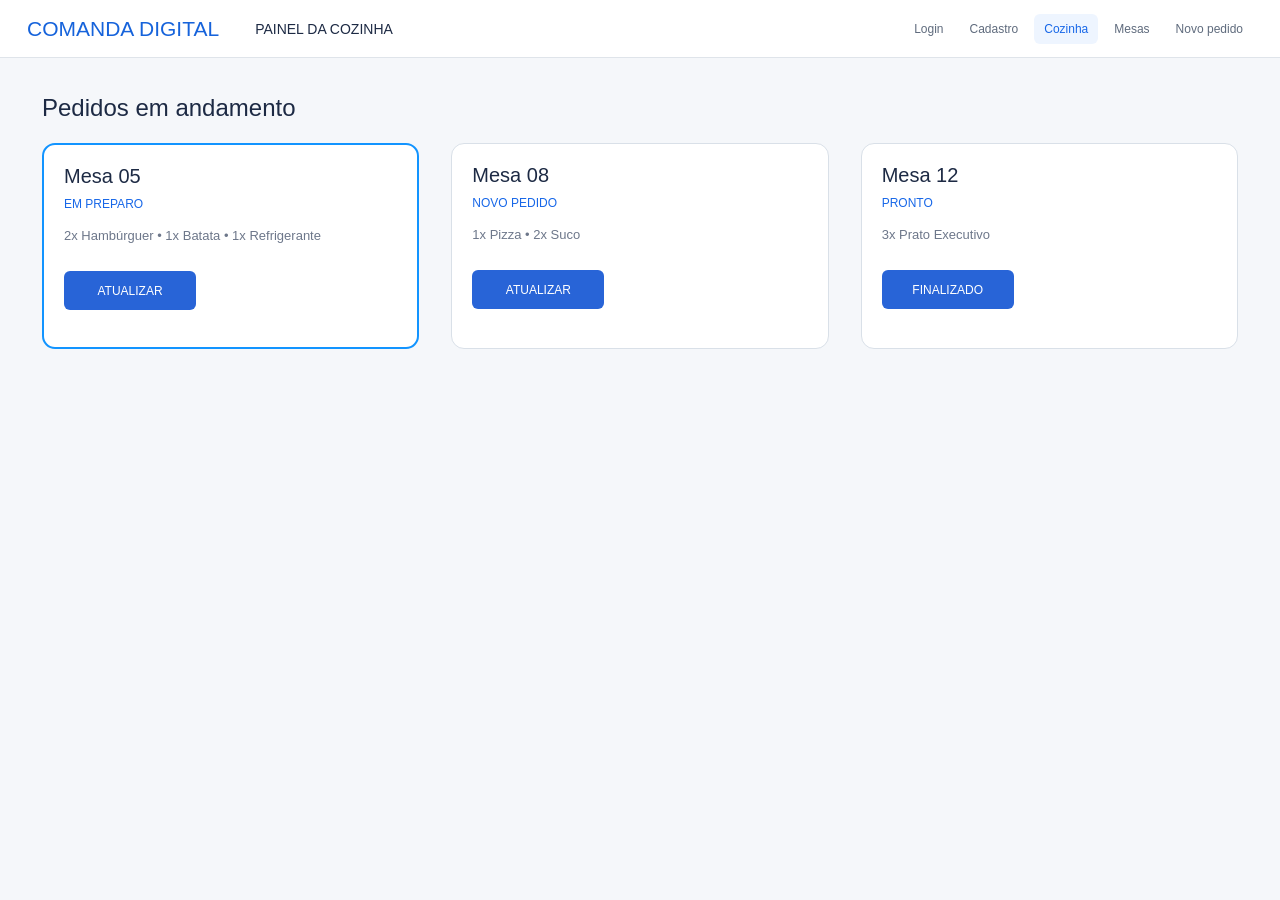
==== cozinha.html @ 923bee15 "Adiciona versão inicial do frontend" ====
<!doctype html>
<html lang="pt-BR"><head>
<meta charset="utf-8"><meta name="viewport" content="width=device-width,initial-scale=1">
<title>Comanda Digital</title><link rel="stylesheet" href="css/style.css"></head>
<body><header class="topbar">
      <a href="cozinha.html" class="brand">COMANDA DIGITAL</a>
      <span class="nav-title">PAINEL DA COZINHA</span><nav class="prototype-nav"><a class="" href="index.html">Login</a><a class="" href="cadastro.html">Cadastro</a><a class=" active" href="cozinha.html">Cozinha</a><a class="" href="mesas.html">Mesas</a><a class="" href="novo-pedido.html">Novo pedido</a></nav></header>
<main class="page">
  <h1 class="main-title">Pedidos em andamento</h1>
  <section class="grid-kitchen">
    <article class="order-card card selected">
      <div class="card-title">Mesa 05</div>
      <div class="status" id="mesa05-status">EM PREPARO</div>
      <div class="items">2x Hambúrguer • 1x Batata • 1x Refrigerante</div>
      <button class="btn order-btn" onclick="updateKitchen()">ATUALIZAR</button>
    </article>
    <article class="order-card card">
      <div class="card-title">Mesa 08</div>
      <div class="status">NOVO PEDIDO</div>
      <div class="items">1x Pizza • 2x Suco</div>
      <button class="btn order-btn" onclick="updateKitchen()">ATUALIZAR</button>
    </article>
    <article class="order-card card">
      <div class="card-title">Mesa 12</div>
      <div class="status">PRONTO</div>
      <div class="items">3x Prato Executivo</div>
      <button class="btn order-btn" onclick="showNotice('Pedido finalizado.')">FINALIZADO</button>
    </article>
  </section>
</main>
<div class="notice"></div>
<script src="js/app.js"></script></body></html>
---- css/style.css ----
*{box-sizing:border-box}
body{
  margin:0;
  font-family:Arial,Helvetica,sans-serif;
  color:#1d2a44;
  background:#f5f7fa;
  font-size:14px;
}
a{color:#0b63e5;text-decoration:none}
button,input,select{font:inherit}
.topbar{
  height:58px;background:#fff;border-bottom:1px solid #dfe4ea;
  display:flex;align-items:center;padding:0 27px;gap:36px;
}
.brand{font-size:21px;color:#1663db;font-weight:400}
.nav-title{font-size:14px;color:#1d2a44}
.page{padding:36px 42px}
.login-page,.signup-page{min-height:100vh;position:relative}
.login-brand,.signup-brand{position:absolute;left:66px;top:59px}
.login-brand .brand,.signup-brand .brand{font-size:23px;text-decoration:underline}
.subbrand{color:#69778d;margin-top:5px;font-size:13px}
.card{
  background:#fff;border:1px solid #d9e0e8;border-radius:13px;
}
.auth-card{
  width:410px;margin:90px auto 0;padding:36px 40px 85px;
}
.signup-card{
  width:542px;margin:62px auto 0;padding:36px 48px 103px;
}
h1{font-size:25px;font-weight:400;margin:0 0 23px}
label{display:block;font-size:12px;color:#66738a;margin:0 0 6px}
.field{margin-bottom:18px}
input,select{
  width:100%;height:40px;border:1px solid #d7dee7;border-radius:7px;
  background:#fff;padding:0 11px;outline:none;color:#1d2a44;
}
input:focus,select:focus{border-color:#1688ff}
.btn{
  border:0;border-radius:6px;background:#2864d7;color:#fff;cursor:pointer;
  height:39px;padding:0 15px;font-size:12px;
}
.btn:hover{filter:brightness(.96)}
.btn.full{width:100%}
.auth-actions{margin-top:25px}
.forgot{text-align:center;margin-top:18px;font-size:12px}
.main-title{font-size:24px;font-weight:400;margin:0 0 21px}
.grid-kitchen{display:grid;grid-template-columns:repeat(3,1fr);gap:32px}
.grid-tables{display:grid;grid-template-columns:repeat(4,1fr);gap:32px}
.order-card{padding:20px;height:206px}
.order-card.selected{border:2px solid #1294ff}
.card-title{font-size:20px;margin-bottom:9px}
.status{font-size:12px;color:#1767e8;margin-bottom:17px}
.status.gray{color:#7d8899}
.items{font-size:13px;color:#6d778a}
.order-btn{margin-top:28px;min-width:132px}
.table-card{padding:18px;height:115px}
.table-title{font-size:20px;margin-bottom:6px}
.table-card .status{margin-bottom:10px}
.table-btn{height:30px;font-size:11px}
.new-order-wrap{display:grid;grid-template-columns:minmax(0,1.75fr) minmax(330px,1fr);gap:36px}
.menu-card,.summary-card{padding:20px}
.menu-card{min-height:458px}
.summary-card{min-height:458px;display:flex;flex-direction:column}
.menu-title,.summary-title{font-size:18px;margin-bottom:15px}
.menu-row{
  height:54px;border:1px solid #d9e0e8;border-radius:7px;display:flex;
  align-items:center;padding:0 15px;margin-bottom:15px;
}
.menu-row.selected{border:2px solid #148fff}
.menu-name{flex:1}
.price{color:#6f7a8d;margin-right:12px}
.small-btn{height:34px;font-size:10px;padding:0 10px}
.summary-row{
  display:flex;justify-content:space-between;font-size:13px;color:#6f7787;margin-bottom:20px;
}
.total-wrap{margin-top:auto}
.total-line{display:flex;justify-content:space-between;align-items:center;margin-bottom:16px}
.total-label{font-size:13px}
.total-value{font-size:20px;color:#1168ea}
.notice{position:fixed;right:20px;bottom:20px;background:#1d2a44;color:#fff;padding:12px 15px;border-radius:8px;display:none;font-size:12px}
@media (max-width:900px){
 .grid-kitchen,.grid-tables{grid-template-columns:repeat(2,1fr)}
 .new-order-wrap{grid-template-columns:1fr}
}
@media (max-width:600px){
 .page{padding:25px 18px}.topbar{padding:0 18px;gap:18px}
 .grid-kitchen,.grid-tables{grid-template-columns:1fr}
 .auth-card,.signup-card{width:auto;margin:100px 18px 0;padding:30px}
 .login-brand,.signup-brand{left:24px}
}

.prototype-nav{
  margin-left:auto;
  display:flex;
  align-items:center;
  gap:6px;
}
.prototype-nav a{
  color:#5f6b7d;
  font-size:12px;
  padding:8px 10px;
  border-radius:6px;
}
.prototype-nav a:hover{
  background:#f0f4f8;
  color:#1767e8;
}
.prototype-nav a.active{
  color:#1767e8;
  background:#eef5ff;
}
@media (max-width:900px){
  .topbar{flex-wrap:wrap;height:auto;min-height:58px;padding:9px 18px}
  .prototype-nav{width:100%;margin-left:0;overflow-x:auto;padding-bottom:2px}
}
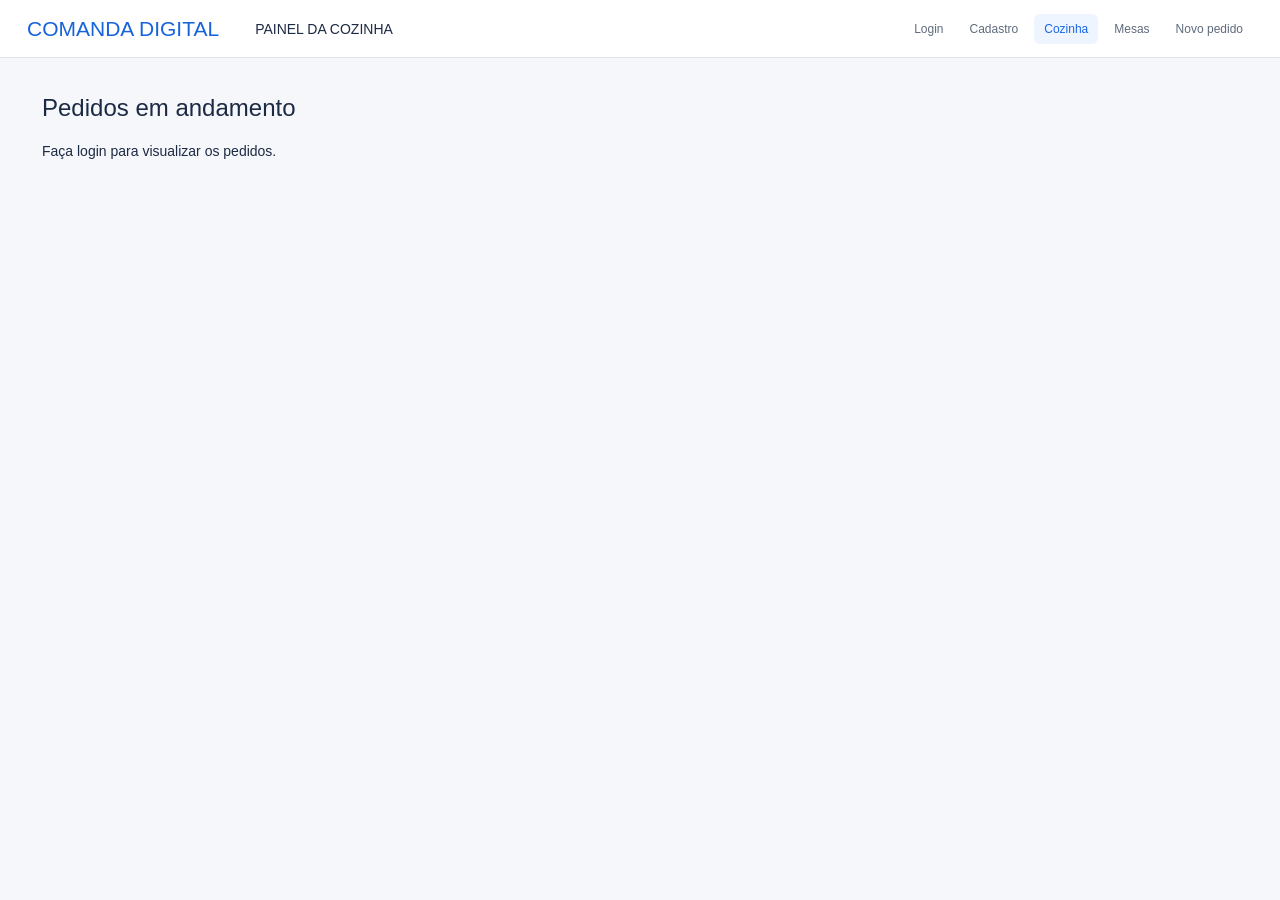
==== commit 8ad0ed17: "Implementa integracao da cozinha e fechamento de comandas" ====
--- a/cozinha.html
+++ b/cozinha.html
@@ -1,32 +1,30 @@
 <!doctype html>
-<html lang="pt-BR"><head>
-<meta charset="utf-8"><meta name="viewport" content="width=device-width,initial-scale=1">
-<title>Comanda Digital</title><link rel="stylesheet" href="css/style.css"></head>
-<body><header class="topbar">
-      <a href="cozinha.html" class="brand">COMANDA DIGITAL</a>
-      <span class="nav-title">PAINEL DA COZINHA</span><nav class="prototype-nav"><a class="" href="index.html">Login</a><a class="" href="cadastro.html">Cadastro</a><a class=" active" href="cozinha.html">Cozinha</a><a class="" href="mesas.html">Mesas</a><a class="" href="novo-pedido.html">Novo pedido</a></nav></header>
-<main class="page">
-  <h1 class="main-title">Pedidos em andamento</h1>
-  <section class="grid-kitchen">
-    <article class="order-card card selected">
-      <div class="card-title">Mesa 05</div>
-      <div class="status" id="mesa05-status">EM PREPARO</div>
-      <div class="items">2x Hambúrguer • 1x Batata • 1x Refrigerante</div>
-      <button class="btn order-btn" onclick="updateKitchen()">ATUALIZAR</button>
-    </article>
-    <article class="order-card card">
-      <div class="card-title">Mesa 08</div>
-      <div class="status">NOVO PEDIDO</div>
-      <div class="items">1x Pizza • 2x Suco</div>
-      <button class="btn order-btn" onclick="updateKitchen()">ATUALIZAR</button>
-    </article>
-    <article class="order-card card">
-      <div class="card-title">Mesa 12</div>
-      <div class="status">PRONTO</div>
-      <div class="items">3x Prato Executivo</div>
-      <button class="btn order-btn" onclick="showNotice('Pedido finalizado.')">FINALIZADO</button>
-    </article>
-  </section>
-</main>
-<div class="notice"></div>
-<script src="js/app.js"></script></body></html>+<html lang="pt-BR">
+
+<head>
+  <meta charset="utf-8">
+  <meta name="viewport" content="width=device-width,initial-scale=1">
+  <title>Comanda Digital</title>
+  <link rel="stylesheet" href="css/style.css">
+</head>
+
+<body>
+  <header class="topbar">
+    <a href="cozinha.html" class="brand">COMANDA DIGITAL</a>
+    <span class="nav-title">PAINEL DA COZINHA</span>
+    <nav class="prototype-nav"><a class="" href="index.html">Login</a><a class="" href="cadastro.html">Cadastro</a><a
+        class=" active" href="cozinha.html">Cozinha</a><a class="" href="mesas.html">Mesas</a><a class=""
+        href="novo-pedido.html">Novo pedido</a></nav>
+  </header>
+  <main class="page">
+    <h1 class="main-title">Pedidos em andamento</h1>
+    <section class="grid-kitchen" id="lista-pedidos-cozinha">
+      <p>Carregando pedidos...</p>
+    </section>
+    </section>
+  </main>
+  <div class="notice"></div>
+  <script src="js/app.js"></script>
+</body>
+
+</html>
